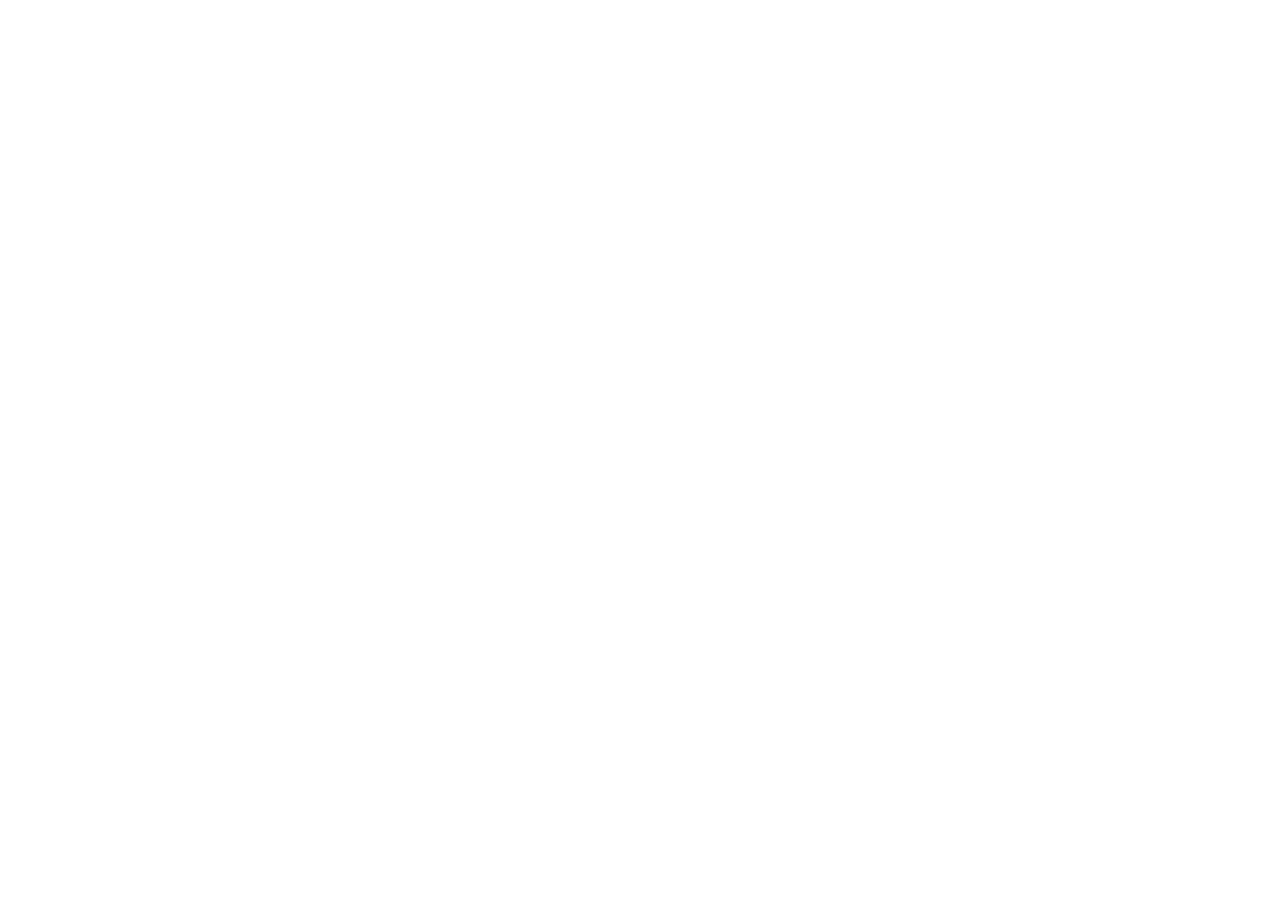
==== index.html @ ded7e28c "first commit" ====
<!DOCTYPE html>
<html lang="en">
  <head>
    <meta charset="UTF-8" />
    <meta name="viewport" content="width=device-width, initial-scale=1.0" />
    <title>Document</title>
    <link rel="stylesheet" href="./styles.css" />
  </head>
  <body>
    
  </body>
  <script src="./script.js"></script>
</html>
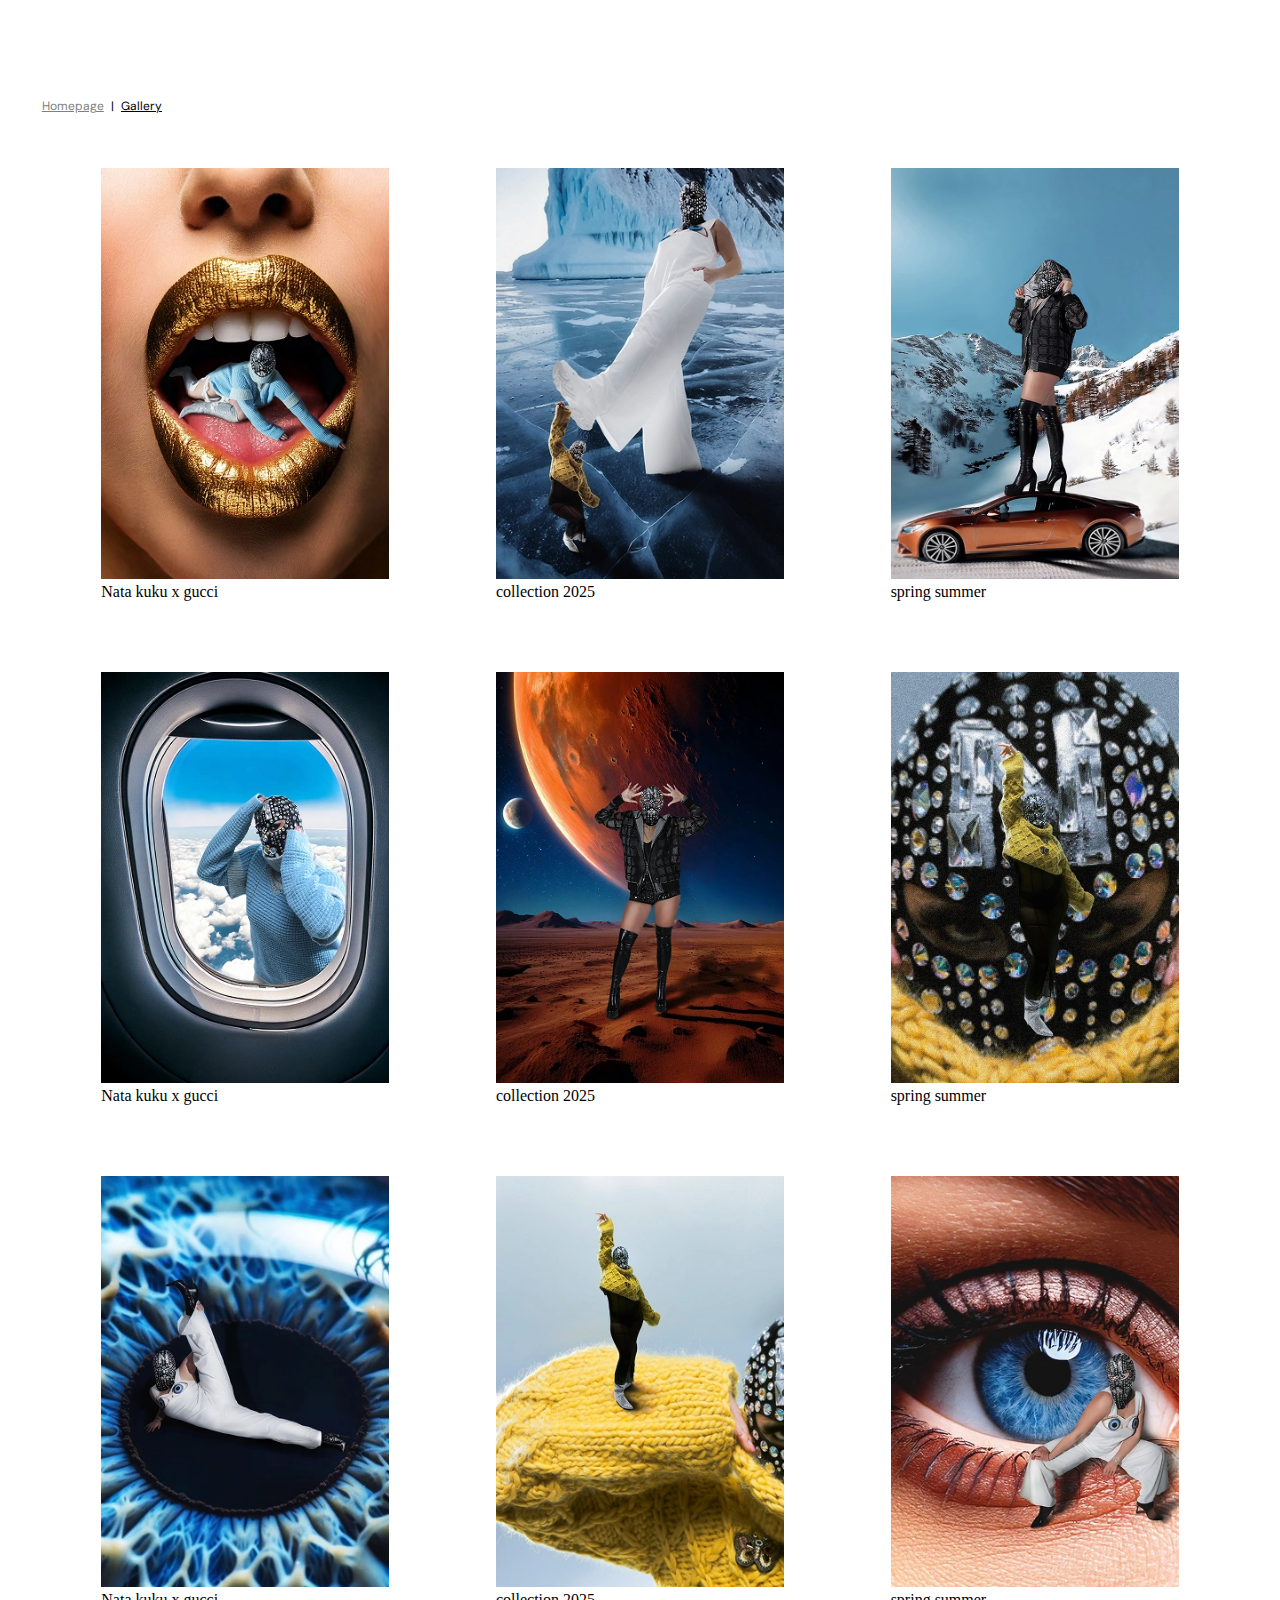
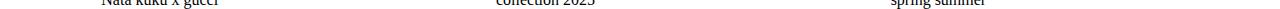
==== commit 96b962d6: "added photo" ====
--- a/index.html
+++ b/index.html
@@ -7,7 +7,53 @@
     <link rel="stylesheet" href="./styles.css" />
   </head>
   <body>
-    
+    <div class="mainWrapper">
+      <div class="homePage container">
+        <div class="navigation">
+          <a href="#">Homepage</a>
+          |
+          <a href="#">Gallery</a>
+        </div>
+        <div class="gallery">
+          <div class="galleryItem">
+            <img src="./assets/images/1.webp" alt="image1" />
+            <p>Nata kuku x gucci</p>
+          </div>
+          <div class="galleryItem">
+            <img src="./assets/images/2.webp" alt="image2" />
+            <p>collection 2025</p>
+          </div>
+          <div class="galleryItem">
+            <img src="./assets/images/3.webp" alt="image1" />
+            <p>spring summer</p>
+          </div>
+          <div class="galleryItem">
+            <img src="./assets/images/4.webp" alt="image1" />
+            <p>Nata kuku x gucci</p>
+          </div>
+          <div class="galleryItem">
+            <img src="./assets/images/5.webp" alt="image1" />
+            <p>collection 2025</p>
+          </div>
+          <div class="galleryItem">
+            <img src="./assets/images/6.webp" alt="image1" />
+            <p>spring summer</p>
+          </div>
+          <div class="galleryItem">
+            <img src="./assets/images/7.webp" alt="image1" />
+            <p>Nata kuku x gucci</p>
+          </div>
+          <div class="galleryItem">
+            <img src="./assets/images/8.webp" alt="image1" />
+            <p>collection 2025</p>
+          </div>
+          <div class="galleryItem">
+            <img src="./assets/images/9.webp" alt="image1" />
+            <p>spring summer</p>
+          </div>
+        </div>
+      </div>
+    </div>
   </body>
   <script src="./script.js"></script>
 </html>
--- a/styles.css
+++ b/styles.css
@@ -0,0 +1,73 @@
+@import url("https://fonts.googleapis.com/css2?family=DM+Sans:ital,opsz,wght@0,9..40,100..1000;1,9..40,100..1000&display=swap");
+
+* {
+  margin: 0;
+  padding: 0;
+  box-sizing: border-box;
+}
+
+.mainWrapper {
+  width: 100%;
+  overflow: hidden;
+}
+
+.container {
+  width: 100%;
+  max-width: 1440px;
+  margin: 0 auto;
+}
+
+.homePage {
+  padding: 0 clamp(20px, calc(47 / 14.4 * 1vw), 47px);
+  padding-top: calc(113 / 14.4 * 1vw);
+}
+
+.homePage .navigation {
+  display: flex;
+  align-items: center;
+  gap: clamp(5px, calc(8 / 14.4 * 1vw), 8px);
+}
+
+.navigation,
+.navigation > a {
+  font-family: "DM Sans";
+  font-weight: 400;
+  font-size: 12px;
+  line-height: 100%;
+  letter-spacing: 0%;
+  color: rgba(0, 0, 0, 1);
+}
+
+.navigation > a:first-child {
+  color: #808080;
+}
+
+.navigation {
+  margin-bottom: clamp(40px, calc(63 / 14.4 * 1vw), 63px);
+}
+
+.gallery {
+  width: 100%;
+  padding: 0 clamp(40px, calc(67 / 14.4 * 1vw), 67px);
+  display: flex;
+  align-items: center;
+  column-gap: clamp(50px, calc(120 / 14.4 * 1vw), 120px);
+  row-gap: clamp(40px, calc(80 / 14.4 * 1vw), 80px);
+  flex-wrap: wrap;
+}
+
+.galleryItem {
+  position: relative;
+  cursor: pointer;
+}
+
+.galleryItem > img {
+  width: 100%;
+  max-width: clamp(200px, calc(324 / 14.4 * 1vw), 324px);
+  aspect-ratio: 324/462;
+}
+
+
+.galleryItem>p{
+  
+}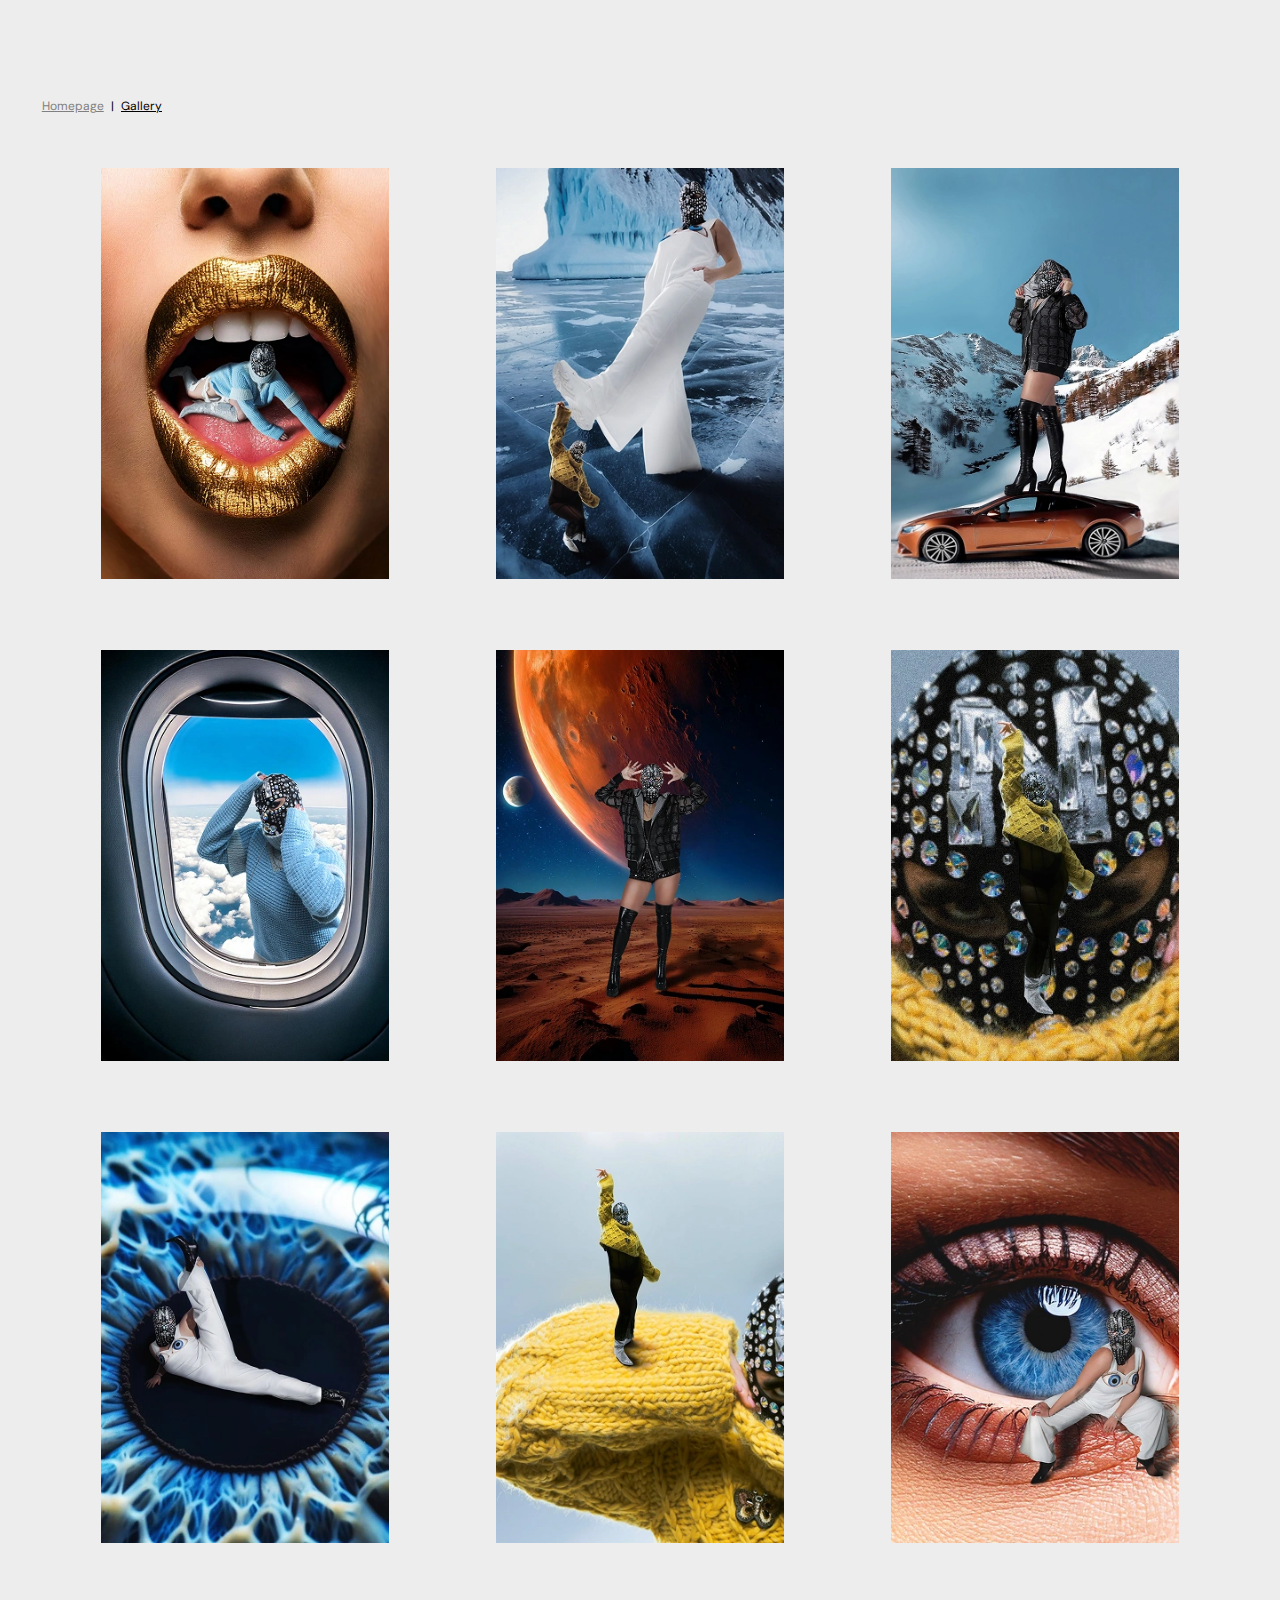
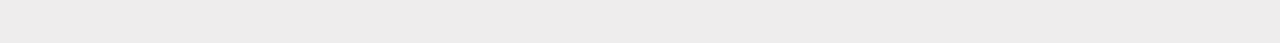
==== commit 482c1fc6: "added hover effect" ====
--- a/index.html
+++ b/index.html
@@ -16,40 +16,31 @@
         </div>
         <div class="gallery">
           <div class="galleryItem">
-            <img src="./assets/images/1.webp" alt="image1" />
-            <p>Nata kuku x gucci</p>
+            <div><p>Nata kuku x gucci</p></div>
           </div>
           <div class="galleryItem">
-            <img src="./assets/images/2.webp" alt="image2" />
-            <p>collection 2025</p>
+            <div><p>collection 2025</p></div>
           </div>
           <div class="galleryItem">
-            <img src="./assets/images/3.webp" alt="image1" />
-            <p>spring summer</p>
+            <div><p>spring summer</p></div>
           </div>
           <div class="galleryItem">
-            <img src="./assets/images/4.webp" alt="image1" />
-            <p>Nata kuku x gucci</p>
+            <div><p>Nata kuku x gucci</p></div>
           </div>
           <div class="galleryItem">
-            <img src="./assets/images/5.webp" alt="image1" />
-            <p>collection 2025</p>
+            <div><p>collection 2025</p></div>
           </div>
           <div class="galleryItem">
-            <img src="./assets/images/6.webp" alt="image1" />
-            <p>spring summer</p>
+            <div><p>spring summer</p></div>
           </div>
           <div class="galleryItem">
-            <img src="./assets/images/7.webp" alt="image1" />
-            <p>Nata kuku x gucci</p>
+            <div><p>Nata kuku x gucci</p></div>
           </div>
           <div class="galleryItem">
-            <img src="./assets/images/8.webp" alt="image1" />
-            <p>collection 2025</p>
+            <div><p>collection 2025</p></div>
           </div>
           <div class="galleryItem">
-            <img src="./assets/images/9.webp" alt="image1" />
-            <p>spring summer</p>
+            <div><p>spring summer</p></div>
           </div>
         </div>
       </div>
--- a/styles.css
+++ b/styles.css
@@ -1,9 +1,14 @@
 @import url("https://fonts.googleapis.com/css2?family=DM+Sans:ital,opsz,wght@0,9..40,100..1000;1,9..40,100..1000&display=swap");
+@import url("https://fonts.googleapis.com/css2?family=Bebas+Neue&display=swap");
 
 * {
   margin: 0;
   padding: 0;
   box-sizing: border-box;
+}
+
+body {
+  background: #eeeded;
 }
 
 .mainWrapper {
@@ -18,8 +23,7 @@
 }
 
 .homePage {
-  padding: 0 clamp(20px, calc(47 / 14.4 * 1vw), 47px);
-  padding-top: calc(113 / 14.4 * 1vw);
+  padding: calc(113 / 14.4 * 1vw) clamp(20px, calc(47 / 14.4 * 1vw), 47px);
 }
 
 .homePage .navigation {
@@ -51,23 +55,110 @@
   padding: 0 clamp(40px, calc(67 / 14.4 * 1vw), 67px);
   display: flex;
   align-items: center;
+  justify-content: center;
   column-gap: clamp(50px, calc(120 / 14.4 * 1vw), 120px);
   row-gap: clamp(40px, calc(80 / 14.4 * 1vw), 80px);
   flex-wrap: wrap;
 }
 
 .galleryItem {
-  position: relative;
-  cursor: pointer;
-}
-
-.galleryItem > img {
   width: 100%;
   max-width: clamp(200px, calc(324 / 14.4 * 1vw), 324px);
   aspect-ratio: 324/462;
+  cursor: pointer;
+  transition: all 0.4s ease;
 }
 
+.galleryItem:nth-child(1) {
+  background: url(./assets/images/1.webp);
+  background-size: 100% 100%;
+  background-repeat: no-repeat;
+  background-position: center;
+}
 
-.galleryItem>p{
-  
-}+.galleryItem:nth-child(2) {
+  background: url(./assets/images/2.webp);
+  background-size: 100% 100%;
+  background-repeat: no-repeat;
+  background-position: center;
+}
+.galleryItem:nth-child(3) {
+  background: url(./assets/images/3.webp);
+  background-size: 100% 100%;
+  background-repeat: no-repeat;
+  background-position: center;
+}
+.galleryItem:nth-child(4) {
+  background: url(./assets/images/4.webp);
+  background-size: 100% 100%;
+  background-repeat: no-repeat;
+  background-position: center;
+}
+.galleryItem:nth-child(5) {
+  background: url(./assets/images/5.webp);
+  background-size: 100% 100%;
+  background-repeat: no-repeat;
+  background-position: center;
+}
+.galleryItem:nth-child(6) {
+  background: url(./assets/images/6.webp);
+  background-size: 100% 100%;
+  background-repeat: no-repeat;
+  background-position: center;
+}
+.galleryItem:nth-child(7) {
+  background: url(./assets/images/7.webp);
+  background-size: 100% 100%;
+  background-repeat: no-repeat;
+  background-position: center;
+}
+.galleryItem:nth-child(8) {
+  background: url(./assets/images/8.webp);
+  background-size: 100% 100%;
+  background-repeat: no-repeat;
+  background-position: center;
+}
+.galleryItem:nth-child(9) {
+  background: url(./assets/images/9.webp);
+  background-size: 100% 100%;
+  background-repeat: no-repeat;
+  background-position: center;
+}
+
+.galleryItem div {
+  width: 100%;
+  height: 100%;
+  display: flex;
+  align-items: center;
+  justify-content: center;
+  position: relative;
+  display: none;
+  transition: all 0.4s ease;
+}
+
+.galleryItem p {
+  position: absolute;
+  font-family: "Bebas Neue";
+  font-size: clamp(40px, calc(100 / 14.4 * 1vw), 100px);
+  text-transform: uppercase;
+  background: linear-gradient(
+    to right,
+    #fff 0%,
+    #fff 10%,
+    #000 10%,
+    #000 30%,
+    #fff 30%,
+    #fff 70%,
+    #000 70%,
+    #000 100%
+  );
+  -webkit-background-clip: text;
+  background-clip: text;
+  -webkit-text-fill-color: transparent;
+  color: transparent;
+  white-space: nowrap;
+}
+
+.galleryItem:hover div {
+  display: flex;
+}
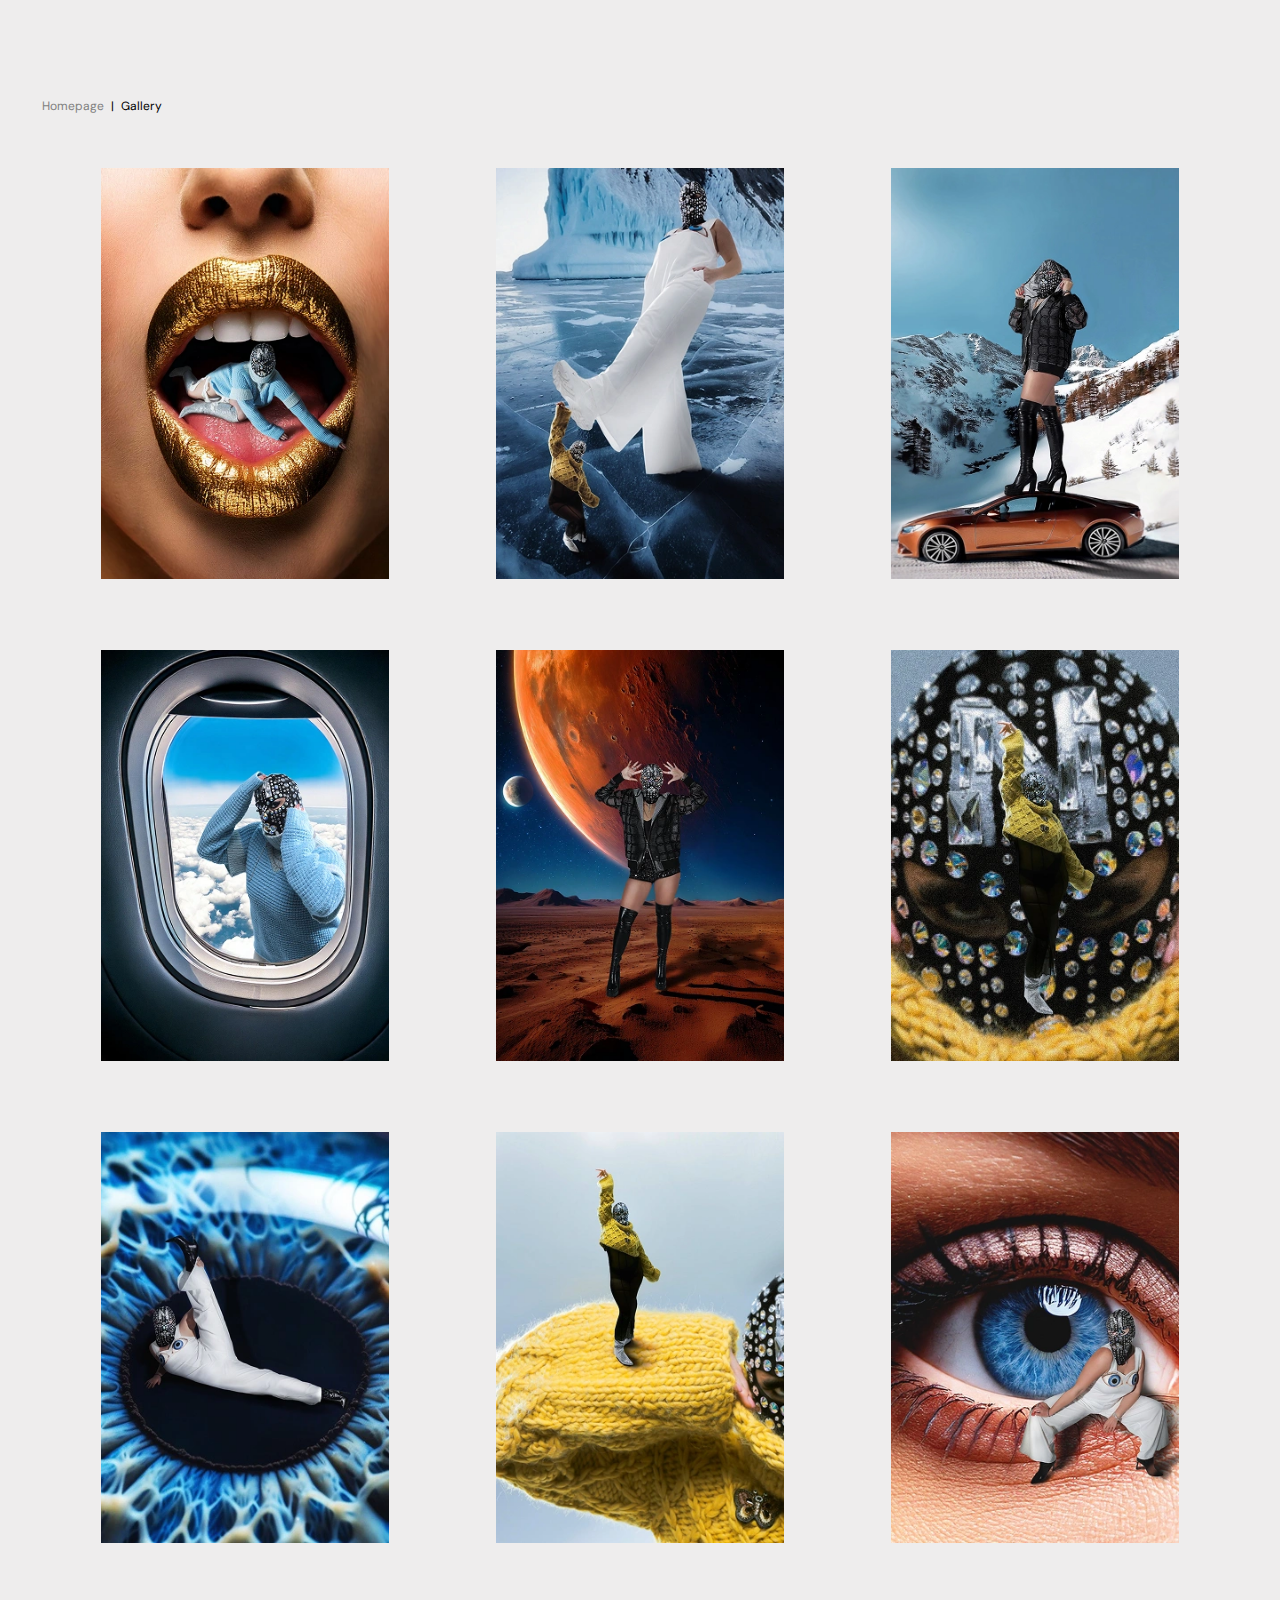
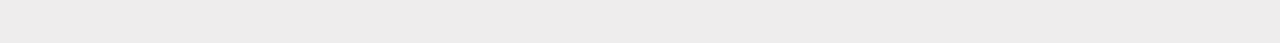
==== commit 2780d5ac: "finish gallery section with media" ====
--- a/index.html
+++ b/index.html
@@ -15,32 +15,59 @@
           <a href="#">Gallery</a>
         </div>
         <div class="gallery">
-          <div class="galleryItem">
-            <div><p>Nata kuku x gucci</p></div>
+          <div class="galleryItemWrapper">
+            <div class="galleryItem">
+              <div><p>Nata kuku x gucci</p></div>
+            </div>
+            <p>Nata kuku x gucci</p>
           </div>
-          <div class="galleryItem">
-            <div><p>collection 2025</p></div>
+          <div class="galleryItemWrapper">
+            <div class="galleryItem">
+              <div><p>collection 2025</p></div>
+            </div>
+            <p>collection 2025</p>
           </div>
-          <div class="galleryItem">
-            <div><p>spring summer</p></div>
+          <div class="galleryItemWrapper">
+            <div class="galleryItem">
+              <div><p>spring summer</p></div>
+            </div>
+            <p>spring summer</p>
           </div>
-          <div class="galleryItem">
-            <div><p>Nata kuku x gucci</p></div>
+          <div class="galleryItemWrapper">
+            <div class="galleryItem">
+              <div><p>Nata kuku x gucci</p></div>
+            </div>
+            <p>Nata kuku x gucci</p>
           </div>
-          <div class="galleryItem">
-            <div><p>collection 2025</p></div>
+          <div class="galleryItemWrapper">
+            <div class="galleryItem">
+              <div><p>collection 2025</p></div>
+            </div>
+            <p>collection 2025</p>
           </div>
-          <div class="galleryItem">
-            <div><p>spring summer</p></div>
+          <div class="galleryItemWrapper">
+            <div class="galleryItem">
+              <div><p>spring summer</p></div>
+            </div>
+            <p>spring summer</p>
           </div>
-          <div class="galleryItem">
-            <div><p>Nata kuku x gucci</p></div>
+          <div class="galleryItemWrapper">
+            <div class="galleryItem">
+              <div><p>Nata kuku x gucci</p></div>
+            </div>
+            <p>Nata kuku x gucci</p>
           </div>
-          <div class="galleryItem">
-            <div><p>collection 2025</p></div>
+          <div class="galleryItemWrapper">
+            <div class="galleryItem">
+              <div><p>collection 2025</p></div>
+            </div>
+            <p>collection 2025</p>
           </div>
-          <div class="galleryItem">
-            <div><p>spring summer</p></div>
+          <div class="galleryItemWrapper">
+            <div class="galleryItem">
+              <div><p>spring summer</p></div>
+            </div>
+            <p>spring summer</p>
           </div>
         </div>
       </div>
--- a/styles.css
+++ b/styles.css
@@ -40,6 +40,7 @@
   line-height: 100%;
   letter-spacing: 0%;
   color: rgba(0, 0, 0, 1);
+  text-decoration: none;
 }
 
 .navigation > a:first-child {
@@ -52,7 +53,7 @@
 
 .gallery {
   width: 100%;
-  padding: 0 clamp(40px, calc(67 / 14.4 * 1vw), 67px);
+  padding: 0 clamp(24px, calc(67 / 14.4 * 1vw), 67px);
   display: flex;
   align-items: center;
   justify-content: center;
@@ -61,64 +62,81 @@
   flex-wrap: wrap;
 }
 
+.galleryItemWrapper {
+  width: 100%;
+  max-width: clamp(200px, calc(324 / 14.4 * 1vw), 324px);
+  display: flex;
+  flex-direction: column;
+  gap: 16px;
+}
+
+.galleryItemWrapper > p {
+  font-family: "Bebas Neue";
+  font-weight: 400;
+  font-size: clamp(40px, calc(60 / 7 * 1vw), 60px);
+  line-height: 100%;
+  letter-spacing: 0%;
+  color: rgba(0, 0, 0, 1);
+  display: none;
+}
+
 .galleryItem {
   width: 100%;
-  max-width: clamp(200px, calc(324 / 14.4 * 1vw), 324px);
   aspect-ratio: 324/462;
   cursor: pointer;
   transition: all 0.4s ease;
 }
 
-.galleryItem:nth-child(1) {
+.galleryItemWrapper:nth-child(1) .galleryItem {
   background: url(./assets/images/1.webp);
   background-size: 100% 100%;
   background-repeat: no-repeat;
   background-position: center;
 }
 
-.galleryItem:nth-child(2) {
+.galleryItemWrapper:nth-child(2) .galleryItem {
   background: url(./assets/images/2.webp);
   background-size: 100% 100%;
   background-repeat: no-repeat;
   background-position: center;
 }
-.galleryItem:nth-child(3) {
+.galleryItemWrapper:nth-child(3) .galleryItem {
   background: url(./assets/images/3.webp);
   background-size: 100% 100%;
   background-repeat: no-repeat;
   background-position: center;
 }
-.galleryItem:nth-child(4) {
+.galleryItemWrapper:nth-child(4) .galleryItem {
   background: url(./assets/images/4.webp);
   background-size: 100% 100%;
   background-repeat: no-repeat;
   background-position: center;
 }
-.galleryItem:nth-child(5) {
+.galleryItemWrapper:nth-child(5) .galleryItem {
   background: url(./assets/images/5.webp);
   background-size: 100% 100%;
   background-repeat: no-repeat;
   background-position: center;
 }
-.galleryItem:nth-child(6) {
+.galleryItemWrapper:nth-child(6) .galleryItem {
   background: url(./assets/images/6.webp);
   background-size: 100% 100%;
   background-repeat: no-repeat;
   background-position: center;
 }
-.galleryItem:nth-child(7) {
+.galleryItemWrapper:nth-child(7) .galleryItem {
   background: url(./assets/images/7.webp);
   background-size: 100% 100%;
   background-repeat: no-repeat;
   background-position: center;
 }
-.galleryItem:nth-child(8) {
+.galleryItemWrapper:nth-child(8) .galleryItem {
   background: url(./assets/images/8.webp);
   background-size: 100% 100%;
   background-repeat: no-repeat;
   background-position: center;
 }
-.galleryItem:nth-child(9) {
+.galleryItemWrapper:nth-child(9) .galleryItem {
   background: url(./assets/images/9.webp);
   background-size: 100% 100%;
   background-repeat: no-repeat;
@@ -162,3 +180,36 @@
 .galleryItem:hover div {
   display: flex;
 }
+
+@media only screen and (max-width: 900px) {
+  .galleryItemWrapper {
+    width: 100%;
+    max-width: clamp(200px, calc(300 / 9 * 1vw), 300px);
+  }
+
+  .galleryItem p {
+    font-size: clamp(40px, calc(90 / 9 * 1vw), 90px);
+  }
+}
+
+@media only screen and (max-width: 700px) {
+  .galleryItemWrapper {
+    width: 100%;
+    max-width: clamp(200px, calc(400 / 7 * 1vw), 400px);
+  }
+
+  .galleryItem p {
+    display: none;
+  }
+
+  .galleryItemWrapper > p {
+    display: flex;
+  }
+}
+
+@media only screen and (max-width: 400px) {
+  .galleryItemWrapper {
+    width: 100%;
+    max-width: 100%;
+  }
+}
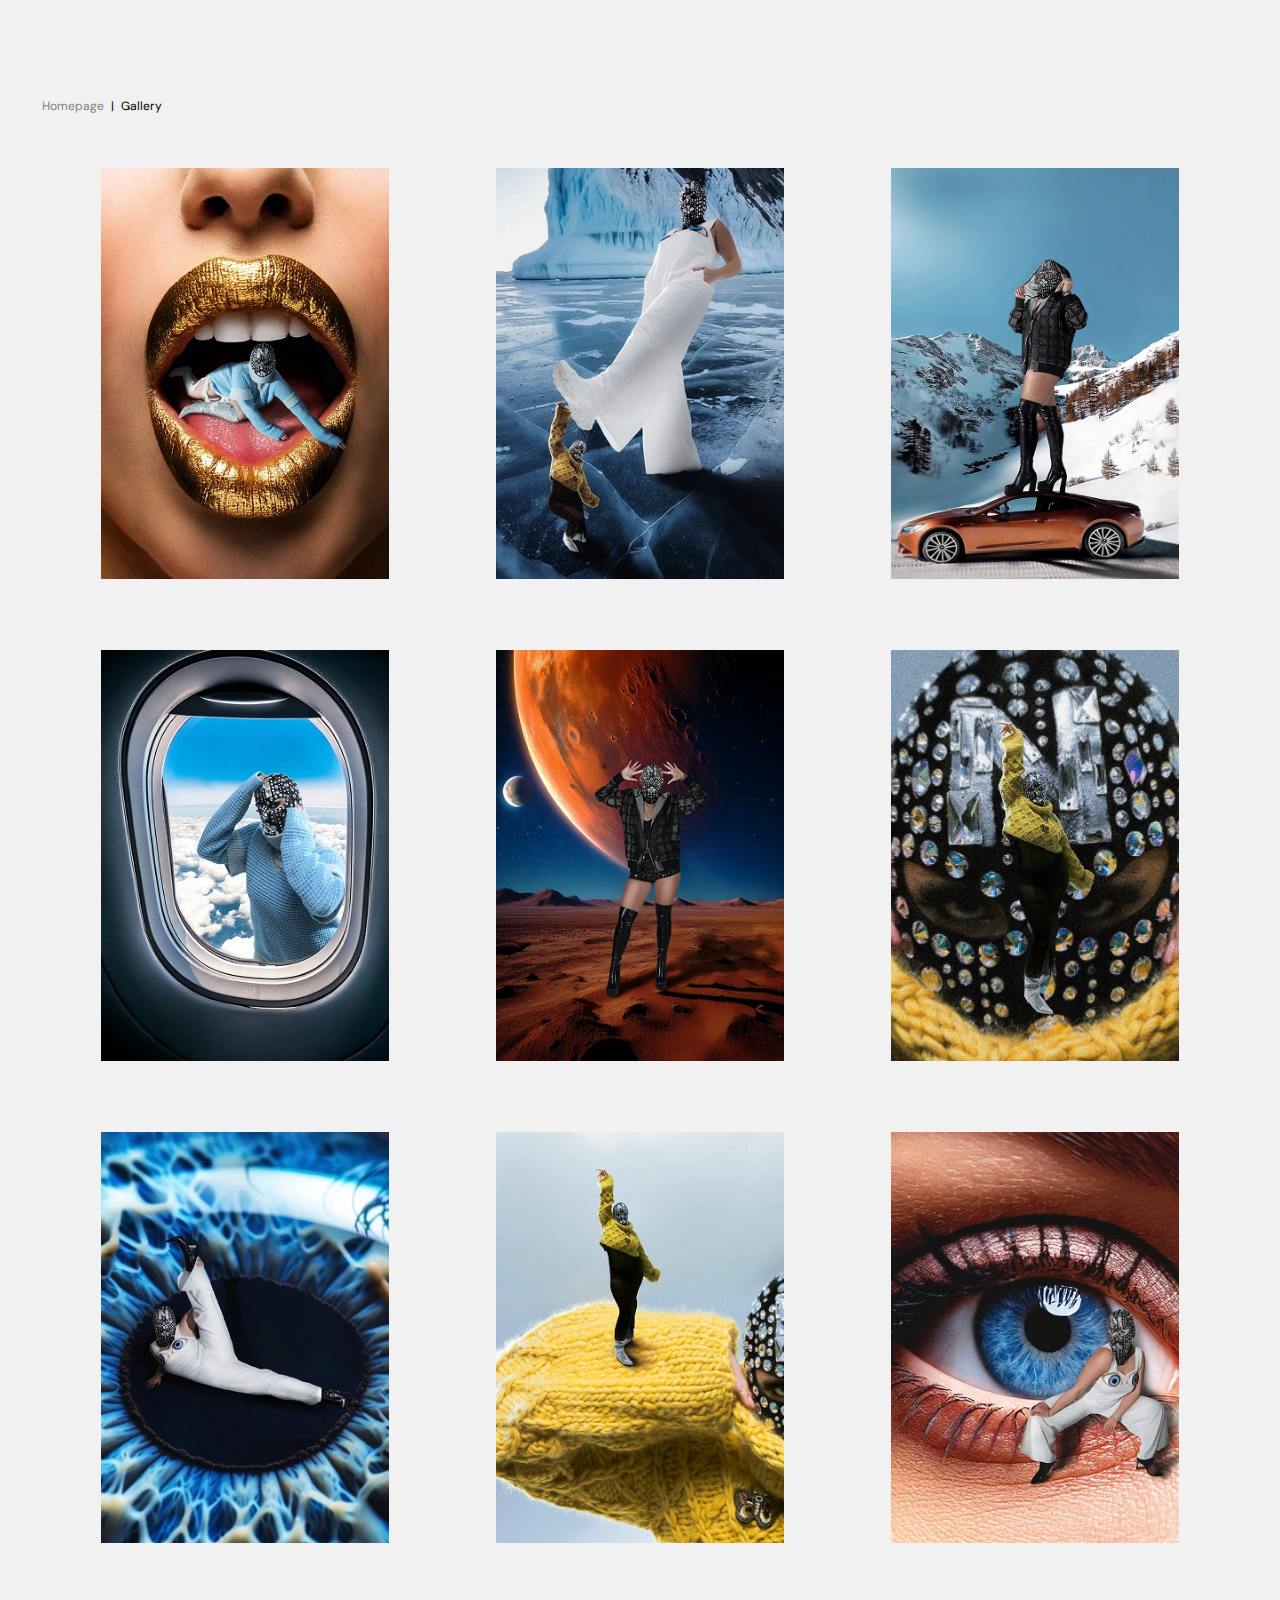
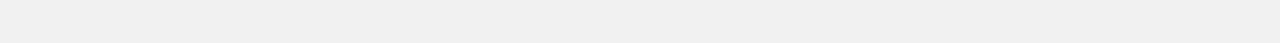
==== commit 75b345ed: "finish work" ====
--- a/index.html
+++ b/index.html
@@ -10,7 +10,7 @@
     <div class="mainWrapper">
       <div class="homePage container">
         <div class="navigation">
-          <a href="#">Homepage</a>
+          <a href="./contact.html">Homepage</a>
           |
           <a href="#">Gallery</a>
         </div>
--- a/styles.css
+++ b/styles.css
@@ -8,7 +8,7 @@
 }
 
 body {
-  background: #eeeded;
+  background: #f1f1f1;
 }
 
 .mainWrapper {
@@ -22,7 +22,8 @@
   margin: 0 auto;
 }
 
-.homePage {
+.homePage,
+.contact {
   padding: calc(113 / 14.4 * 1vw) clamp(20px, calc(47 / 14.4 * 1vw), 47px);
 }
 
@@ -41,6 +42,11 @@
   letter-spacing: 0%;
   color: rgba(0, 0, 0, 1);
   text-decoration: none;
+  transition: all 0.4s ease;
+}
+
+.navigation > a:hover {
+  opacity: 0.6;
 }
 
 .navigation > a:first-child {
@@ -213,3 +219,136 @@
     max-width: 100%;
   }
 }
+
+.contactWrapper {
+  width: 100%;
+  display: flex;
+  justify-content: space-between;
+  gap: clamp(120px, calc(213 / 14.4 * 1vw), 213px);
+}
+
+.contactLeft {
+  margin-top: clamp(15px, calc(29 / 14.4 * 1vw), 29px);
+  display: flex;
+  flex-direction: column;
+  gap: clamp(10px, calc(16 / 14.4 * 1vw), 16px);
+}
+
+.contactLeft > p > a {
+  text-decoration: none;
+  color: #808080;
+  font-family: "DM Sans";
+  font-weight: 400;
+  font-size: clamp(14px, calc(18 / 14.4 * 1vw), 18px);
+  line-height: 100%;
+  letter-spacing: 0%;
+  white-space: nowrap;
+  transition: all 0.4s ease;
+}
+
+.contactLeft > p > a:hover {
+  opacity: 0.6;
+}
+
+.contactLeft > p > .active {
+  font-weight: 700;
+  color: rgba(0, 0, 0, 1);
+}
+
+.contactRight h1 {
+  font-family: "Bebas Neue";
+  font-weight: 400;
+  font-size: clamp(25px, calc(50 / 14.4 * 1vw), 50px);
+  line-height: 100%;
+  letter-spacing: 0%;
+  text-transform: uppercase;
+  color: rgba(0, 0, 0, 1);
+  margin-bottom: clamp(15px, calc(24 / 14.4 * 1vw), 24px);
+}
+
+.contactRightDesc {
+  font-family: "DM Sans";
+  font-weight: 400;
+  font-size: clamp(12px, calc(16 / 14.4 * 1vw), 16px);
+  line-height: 100%;
+  letter-spacing: 0%;
+  color: rgba(0, 0, 0, 1);
+  margin-bottom: clamp(15px, calc(24 / 14.4 * 1vw), 24px);
+}
+
+.social {
+  display: flex;
+  flex-direction: column;
+  gap: clamp(12px, calc(16 / 14.4 * 1vw), 16px);
+  margin-bottom: clamp(26px, calc(36 / 14.4 * 1vw), 36px);
+}
+
+.social > p > a {
+  text-decoration: none;
+  font-family: "Bebas Neue";
+  font-weight: 400;
+  font-size: clamp(20px, calc(40 / 14.4 * 1vw), 40px);
+  line-height: 100%;
+  letter-spacing: 0%;
+  color: rgba(0, 0, 0, 1);
+  transition: all 0.4s ease;
+}
+
+.social > p > a:hover {
+  opacity: 0.6;
+}
+
+.social > p > a > img {
+  margin-bottom: clamp(15px, calc(20 / 14.4 * 1vw), 20px);
+}
+
+form {
+  width: 100%;
+  max-width: clamp(340px, calc(552 / 14.4 * 1vw), 552px);
+  display: flex;
+  flex-direction: column;
+  gap: clamp(16px, calc(24 / 14.4 * 1vw), 24px);
+}
+
+form input,
+form textarea {
+  width: 100%;
+  background: none;
+  border: 1px solid rgba(0, 0, 0, 1);
+  padding: clamp(12px, calc(16.5 / 14.4 * 1vw), 16.5px);
+  color: rgba(0, 0, 0, 1);
+  font-family: "DM Sans";
+  font-weight: 400;
+  font-size: clamp(12px, calc(16 / 14.4 * 1vw), 16px);
+  line-height: 100%;
+  letter-spacing: 3%;
+}
+
+form input::placeholder,
+form textarea::placeholder {
+  color: rgba(202, 202, 202, 1);
+}
+
+form div {
+  display: flex;
+  gap: clamp(6px, calc(10 / 14.4 * 1vw), 10px);
+}
+
+form button {
+  padding: clamp(12px, calc(16.5 / 14.4 * 1vw), 16.5px);
+  font-family: "DM Sans";
+  font-weight: 500;
+  font-size: clamp(12px, calc(16.5 / 14.4 * 1vw), 16.5px);
+  line-height: 100%;
+  letter-spacing: 0%;
+  text-transform: uppercase;
+  color: rgba(255, 255, 255, 1);
+  background: #000;
+  transition: all 0.4s ease;
+  border: none;
+  cursor: pointer;
+}
+
+form button:hover {
+  opacity: 0.6;
+}
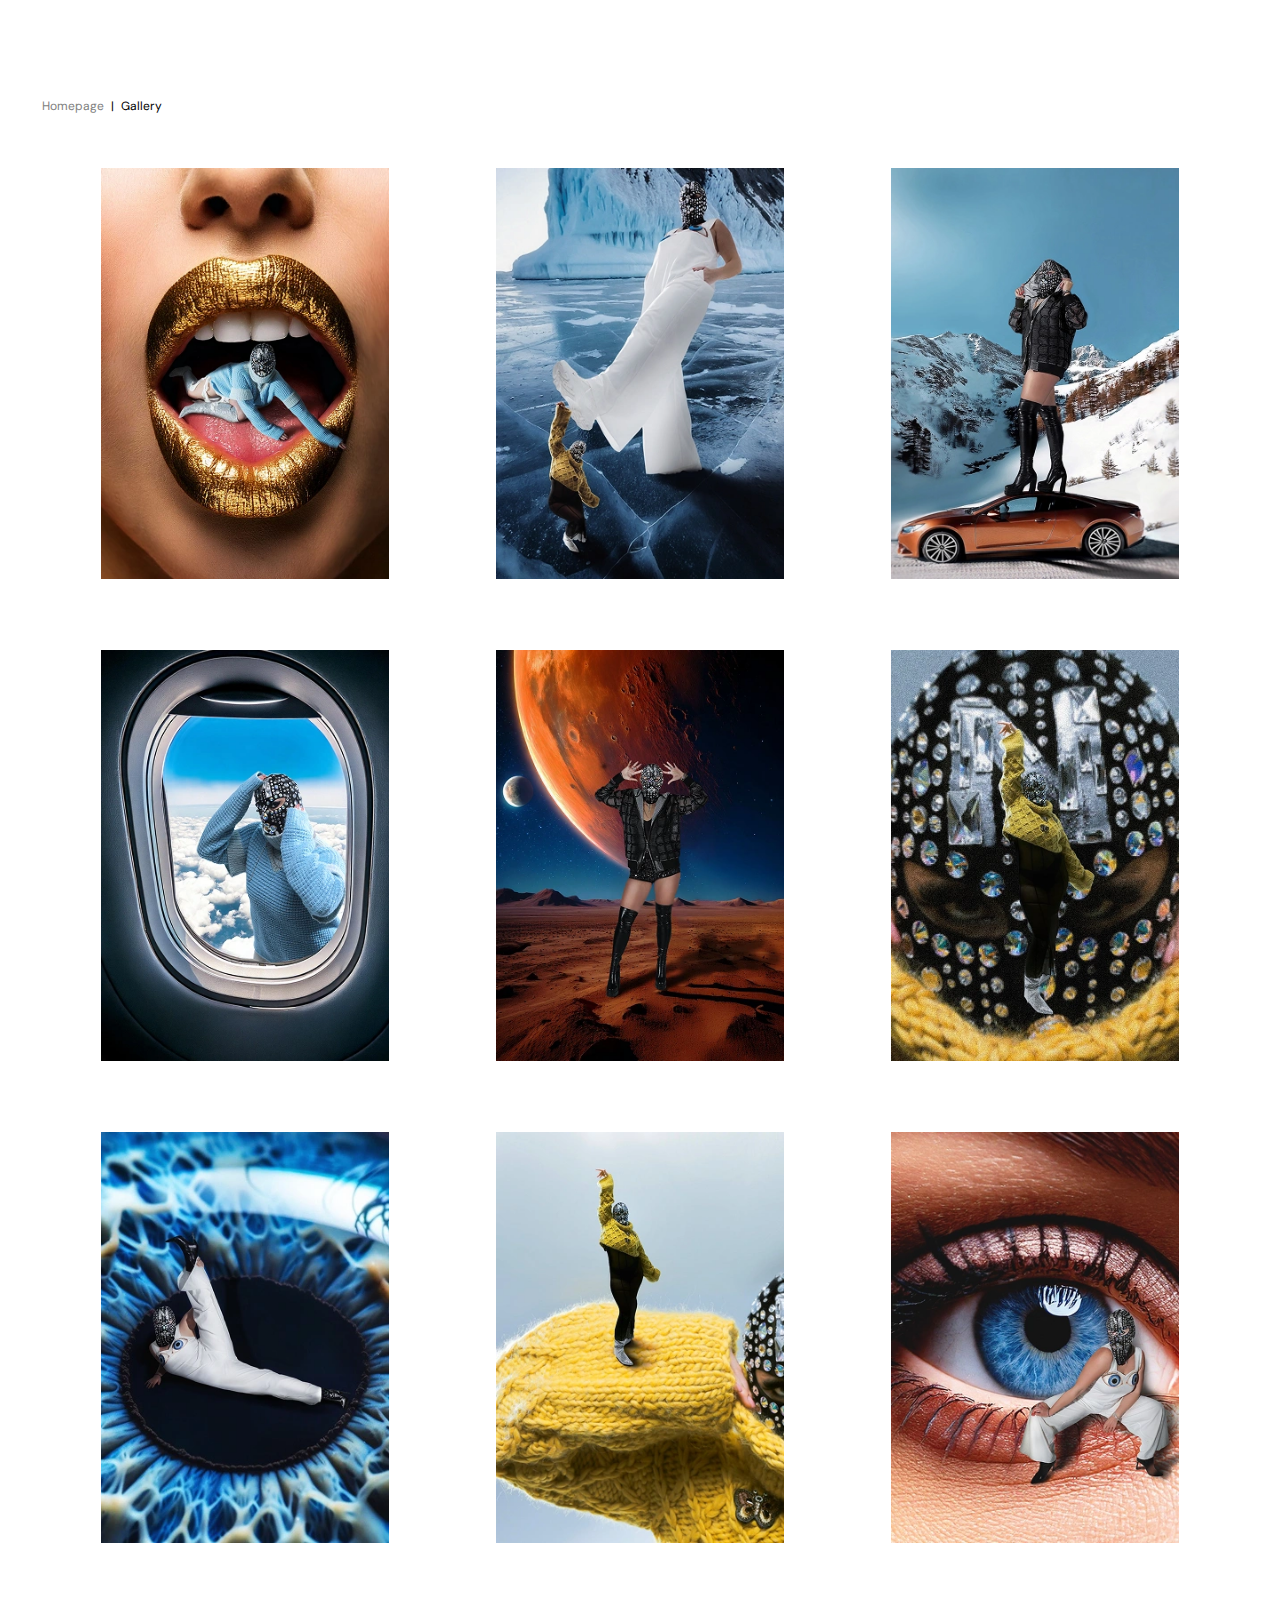
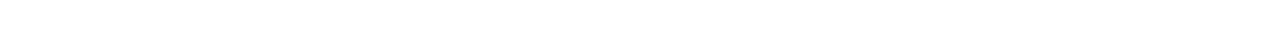
==== commit 4d6969ad: "fix" ====
--- a/index.html
+++ b/index.html
@@ -17,55 +17,55 @@
         <div class="gallery">
           <div class="galleryItemWrapper">
             <div class="galleryItem">
-              <div><p>Nata kuku x gucci</p></div>
+              <p>Nata kuku x gucci</p>
             </div>
             <p>Nata kuku x gucci</p>
           </div>
           <div class="galleryItemWrapper">
             <div class="galleryItem">
-              <div><p>collection 2025</p></div>
+              <p>collection 2025</p>
             </div>
             <p>collection 2025</p>
           </div>
           <div class="galleryItemWrapper">
             <div class="galleryItem">
-              <div><p>spring summer</p></div>
+              <p>spring summer</p>
             </div>
             <p>spring summer</p>
           </div>
           <div class="galleryItemWrapper">
             <div class="galleryItem">
-              <div><p>Nata kuku x gucci</p></div>
+              <p>Nata kuku x gucci</p>
             </div>
             <p>Nata kuku x gucci</p>
           </div>
           <div class="galleryItemWrapper">
             <div class="galleryItem">
-              <div><p>collection 2025</p></div>
+              <p>collection 2025</p>
             </div>
             <p>collection 2025</p>
           </div>
           <div class="galleryItemWrapper">
             <div class="galleryItem">
-              <div><p>spring summer</p></div>
+              <p>spring summer</p>
             </div>
             <p>spring summer</p>
           </div>
           <div class="galleryItemWrapper">
             <div class="galleryItem">
-              <div><p>Nata kuku x gucci</p></div>
+              <p>Nata kuku x gucci</p>
             </div>
             <p>Nata kuku x gucci</p>
           </div>
           <div class="galleryItemWrapper">
             <div class="galleryItem">
-              <div><p>collection 2025</p></div>
+              <p>collection 2025</p>
             </div>
             <p>collection 2025</p>
           </div>
           <div class="galleryItemWrapper">
             <div class="galleryItem">
-              <div><p>spring summer</p></div>
+              <p>spring summer</p>
             </div>
             <p>spring summer</p>
           </div>
@@ -73,5 +73,5 @@
       </div>
     </div>
   </body>
-  <script src="./script.js"></script>
+  <!-- <script src="./script.js"></script> -->
 </html>
--- a/styles.css
+++ b/styles.css
@@ -8,7 +8,7 @@
 }
 
 body {
-  background: #f1f1f1;
+  background-color: #fff;
 }
 
 .mainWrapper {
@@ -66,6 +66,7 @@
   column-gap: clamp(50px, calc(120 / 14.4 * 1vw), 120px);
   row-gap: clamp(40px, calc(80 / 14.4 * 1vw), 80px);
   flex-wrap: wrap;
+  position: relative;
 }
 
 .galleryItemWrapper {
@@ -91,6 +92,10 @@
   aspect-ratio: 324/462;
   cursor: pointer;
   transition: all 0.4s ease;
+  background: url(./assets/images/1.webp);
+  background-size: 100% 100%;
+  background-repeat: no-repeat;
+  background-position: center;
 }
 
 .galleryItemWrapper:nth-child(1) .galleryItem {
@@ -149,32 +154,213 @@
   background-position: center;
 }
 
-.galleryItem div {
-  width: 100%;
-  height: 100%;
-  display: flex;
-  align-items: center;
-  justify-content: center;
-  position: relative;
-  display: none;
+.galleryItem p {
+  position: fixed;
+  top: 55%;
+  left: 50%;
+  transform: translate(-50%, -55%);
+  font-family: "Bebas Neue";
+  font-size: clamp(40px, calc(140 / 14.4 * 1vw), 130px);
+  text-transform: uppercase;
+  white-space: nowrap;
+  opacity: 0;
+  visibility: hidden;
+  transition: all 0.3s ease;
+  color: #fff;
+  mix-blend-mode: difference;
+}
+
+/* .galleryItemWrapper:nth-child(1) .galleryItem p {
+  opacity: 1;
+  visibility: visible;
+} */
+
+.galleryItem:hover p {
+  opacity: 1;
+  visibility: visible;
+}
+
+@media only screen and (max-width: 900px) {
+  .galleryItemWrapper {
+    width: 100%;
+    max-width: clamp(200px, calc(300 / 9 * 1vw), 300px);
+  }
+
+  .galleryItem p {
+    font-size: clamp(40px, calc(90 / 9 * 1vw), 90px);
+  }
+}
+
+@media only screen and (max-width: 700px) {
+  .galleryItemWrapper {
+    width: 100%;
+    max-width: clamp(200px, calc(400 / 7 * 1vw), 400px);
+  }
+
+  .galleryItem p {
+    display: none;
+  }
+
+  .galleryItemWrapper > p {
+    display: flex;
+  }
+}
+
+@media only screen and (max-width: 400px) {
+  .galleryItemWrapper {
+    width: 100%;
+    max-width: 100%;
+  }
+}
+
+.contactWrapper {
+  width: 100%;
+  display: flex;
+  justify-content: space-between;
+  gap: clamp(120px, calc(213 / 14.4 * 1vw), 213px);
+}
+
+.contactLeft {
+  margin-top: clamp(15px, calc(29 / 14.4 * 1vw), 29px);
+  display: flex;
+  flex-direction: column;
+  gap: clamp(10px, calc(16 / 14.4 * 1vw), 16px);
+}
+
+.contactLeft > p > a {
+  text-decoration: none;
+  color: #808080;
+  font-family: "DM Sans";
+  font-weight: 400;
+  font-size: clamp(14px, calc(18 / 14.4 * 1vw), 18px);
+  line-height: 100%;
+  letter-spacing: 0%;
+  white-space: nowrap;
   transition: all 0.4s ease;
 }
 
-.galleryItem p {
-  position: absolute;
+.contactLeft > p > a:hover {
+  opacity: 0.6;
+}
+
+.contactLeft > p > .active {
+  font-weight: 700;
+  color: rgba(0, 0, 0, 1);
+}
+
+.contactRight h1 {
   font-family: "Bebas Neue";
-  font-size: clamp(40px, calc(100 / 14.4 * 1vw), 100px);
+  font-weight: 400;
+  font-size: clamp(25px, calc(50 / 14.4 * 1vw), 50px);
+  line-height: 100%;
+  letter-spacing: 0%;
   text-transform: uppercase;
+  color: rgba(0, 0, 0, 1);
+  margin-bottom: clamp(15px, calc(24 / 14.4 * 1vw), 24px);
+}
+
+.contactRightDesc {
+  font-family: "DM Sans";
+  font-weight: 400;
+  font-size: clamp(12px, calc(16 / 14.4 * 1vw), 16px);
+  line-height: 100%;
+  letter-spacing: 0%;
+  color: rgba(0, 0, 0, 1);
+  margin-bottom: clamp(15px, calc(24 / 14.4 * 1vw), 24px);
+}
+
+.social {
+  display: flex;
+  flex-direction: column;
+  gap: clamp(12px, calc(16 / 14.4 * 1vw), 16px);
+  margin-bottom: clamp(26px, calc(36 / 14.4 * 1vw), 36px);
+}
+
+.social > p > a {
+  text-decoration: none;
+  font-family: "Bebas Neue";
+  font-weight: 400;
+  font-size: clamp(20px, calc(40 / 14.4 * 1vw), 40px);
+  line-height: 100%;
+  letter-spacing: 0%;
+  color: rgba(0, 0, 0, 1);
+  transition: all 0.4s ease;
+}
+
+.social > p > a:hover {
+  opacity: 0.6;
+}
+
+.social > p > a > img {
+  margin-bottom: clamp(15px, calc(20 / 14.4 * 1vw), 20px);
+}
+
+form {
+  width: 100%;
+  max-width: clamp(340px, calc(552 / 14.4 * 1vw), 552px);
+  display: flex;
+  flex-direction: column;
+  gap: clamp(16px, calc(24 / 14.4 * 1vw), 24px);
+}
+
+form input,
+form textarea {
+  width: 100%;
+  background: none;
+  border: 1px solid rgba(0, 0, 0, 1);
+  padding: clamp(12px, calc(16.5 / 14.4 * 1vw), 16.5px);
+  color: rgba(0, 0, 0, 1);
+  font-family: "DM Sans";
+  font-weight: 400;
+  font-size: clamp(12px, calc(16 / 14.4 * 1vw), 16px);
+  line-height: 100%;
+  letter-spacing: 3%;
+}
+
+form input::placeholder,
+form textarea::placeholder {
+  color: rgba(202, 202, 202, 1);
+}
+
+form div {
+  display: flex;
+  gap: clamp(6px, calc(10 / 14.4 * 1vw), 10px);
+}
+
+form button {
+  padding: clamp(12px, calc(16.5 / 14.4 * 1vw), 16.5px);
+  font-family: "DM Sans";
+  font-weight: 500;
+  font-size: clamp(12px, calc(16.5 / 14.4 * 1vw), 16.5px);
+  line-height: 100%;
+  letter-spacing: 0%;
+  text-transform: uppercase;
+  color: rgba(255, 255, 255, 1);
+  background: #000;
+  transition: all 0.4s ease;
+  border: none;
+  cursor: pointer;
+}
+
+form button:hover {
+  opacity: 0.6;
+}
+
+/* .galleryItemWrapper:nth-child(1) .galleryItem div p,
+.galleryItemWrapper:nth-child(4) .galleryItem div p,
+.galleryItemWrapper:nth-child(7) .galleryItem div p {
   background: linear-gradient(
     to right,
     #fff 0%,
-    #fff 10%,
-    #000 10%,
-    #000 30%,
-    #fff 30%,
-    #fff 70%,
-    #000 70%,
-    #000 100%
+    #fff 12.5%,
+    #000 12.5%,
+    #000 26%,
+    #fff 26%,
+    #fff 71.5%,
+    #000 71.5%,
+    #000 87.5%,
+    #fff 87.5%,
+    #fff 100%
   );
   -webkit-background-clip: text;
   background-clip: text;
@@ -183,172 +369,48 @@
   white-space: nowrap;
 }
 
-.galleryItem:hover div {
-  display: flex;
-}
-
-@media only screen and (max-width: 900px) {
-  .galleryItemWrapper {
-    width: 100%;
-    max-width: clamp(200px, calc(300 / 9 * 1vw), 300px);
-  }
-
-  .galleryItem p {
-    font-size: clamp(40px, calc(90 / 9 * 1vw), 90px);
-  }
-}
-
-@media only screen and (max-width: 700px) {
-  .galleryItemWrapper {
-    width: 100%;
-    max-width: clamp(200px, calc(400 / 7 * 1vw), 400px);
-  }
-
-  .galleryItem p {
-    display: none;
-  }
-
-  .galleryItemWrapper > p {
-    display: flex;
-  }
-}
-
-@media only screen and (max-width: 400px) {
-  .galleryItemWrapper {
-    width: 100%;
-    max-width: 100%;
-  }
-}
-
-.contactWrapper {
-  width: 100%;
-  display: flex;
-  justify-content: space-between;
-  gap: clamp(120px, calc(213 / 14.4 * 1vw), 213px);
-}
-
-.contactLeft {
-  margin-top: clamp(15px, calc(29 / 14.4 * 1vw), 29px);
-  display: flex;
-  flex-direction: column;
-  gap: clamp(10px, calc(16 / 14.4 * 1vw), 16px);
-}
-
-.contactLeft > p > a {
-  text-decoration: none;
-  color: #808080;
-  font-family: "DM Sans";
-  font-weight: 400;
-  font-size: clamp(14px, calc(18 / 14.4 * 1vw), 18px);
-  line-height: 100%;
-  letter-spacing: 0%;
+.galleryItemWrapper:nth-child(2) .galleryItem div p,
+.galleryItemWrapper:nth-child(5) .galleryItem div p,
+.galleryItemWrapper:nth-child(8) .galleryItem div p {
+  background: linear-gradient(
+    to right,
+    #fff 0%,
+    #fff 9.5%,
+    #000 9.5%,
+    #000 26.5%,
+    #fff 26.5%,
+    #fff 73%,
+    #000 73%,
+    #000 90.5%,
+    #fff 90.5%,
+    #fff 100%
+  );
+  -webkit-background-clip: text;
+  background-clip: text;
+  -webkit-text-fill-color: transparent;
+  color: transparent;
   white-space: nowrap;
-  transition: all 0.4s ease;
-}
-
-.contactLeft > p > a:hover {
-  opacity: 0.6;
-}
-
-.contactLeft > p > .active {
-  font-weight: 700;
-  color: rgba(0, 0, 0, 1);
-}
-
-.contactRight h1 {
-  font-family: "Bebas Neue";
-  font-weight: 400;
-  font-size: clamp(25px, calc(50 / 14.4 * 1vw), 50px);
-  line-height: 100%;
-  letter-spacing: 0%;
-  text-transform: uppercase;
-  color: rgba(0, 0, 0, 1);
-  margin-bottom: clamp(15px, calc(24 / 14.4 * 1vw), 24px);
-}
-
-.contactRightDesc {
-  font-family: "DM Sans";
-  font-weight: 400;
-  font-size: clamp(12px, calc(16 / 14.4 * 1vw), 16px);
-  line-height: 100%;
-  letter-spacing: 0%;
-  color: rgba(0, 0, 0, 1);
-  margin-bottom: clamp(15px, calc(24 / 14.4 * 1vw), 24px);
-}
-
-.social {
-  display: flex;
-  flex-direction: column;
-  gap: clamp(12px, calc(16 / 14.4 * 1vw), 16px);
-  margin-bottom: clamp(26px, calc(36 / 14.4 * 1vw), 36px);
-}
-
-.social > p > a {
-  text-decoration: none;
-  font-family: "Bebas Neue";
-  font-weight: 400;
-  font-size: clamp(20px, calc(40 / 14.4 * 1vw), 40px);
-  line-height: 100%;
-  letter-spacing: 0%;
-  color: rgba(0, 0, 0, 1);
-  transition: all 0.4s ease;
-}
-
-.social > p > a:hover {
-  opacity: 0.6;
-}
-
-.social > p > a > img {
-  margin-bottom: clamp(15px, calc(20 / 14.4 * 1vw), 20px);
-}
-
-form {
-  width: 100%;
-  max-width: clamp(340px, calc(552 / 14.4 * 1vw), 552px);
-  display: flex;
-  flex-direction: column;
-  gap: clamp(16px, calc(24 / 14.4 * 1vw), 24px);
-}
-
-form input,
-form textarea {
-  width: 100%;
-  background: none;
-  border: 1px solid rgba(0, 0, 0, 1);
-  padding: clamp(12px, calc(16.5 / 14.4 * 1vw), 16.5px);
-  color: rgba(0, 0, 0, 1);
-  font-family: "DM Sans";
-  font-weight: 400;
-  font-size: clamp(12px, calc(16 / 14.4 * 1vw), 16px);
-  line-height: 100%;
-  letter-spacing: 3%;
-}
-
-form input::placeholder,
-form textarea::placeholder {
-  color: rgba(202, 202, 202, 1);
-}
-
-form div {
-  display: flex;
-  gap: clamp(6px, calc(10 / 14.4 * 1vw), 10px);
-}
-
-form button {
-  padding: clamp(12px, calc(16.5 / 14.4 * 1vw), 16.5px);
-  font-family: "DM Sans";
-  font-weight: 500;
-  font-size: clamp(12px, calc(16.5 / 14.4 * 1vw), 16.5px);
-  line-height: 100%;
-  letter-spacing: 0%;
-  text-transform: uppercase;
-  color: rgba(255, 255, 255, 1);
-  background: #000;
-  transition: all 0.4s ease;
-  border: none;
-  cursor: pointer;
-}
-
-form button:hover {
-  opacity: 0.6;
-}
+}
+
+.galleryItemWrapper:nth-child(3) .galleryItem div p,
+.galleryItemWrapper:nth-child(6) .galleryItem div p,
+.galleryItemWrapper:nth-child(9) .galleryItem div p {
+  background: linear-gradient(
+    to right,
+    #fff 0%,
+    #fff 6%,
+    #000 6%,
+    #000 25%,
+    #fff 25%,
+    #fff 75%,
+    #000 75%,
+    #000 94%,
+    #fff 94%,
+    #fff 100%
+  );
+  -webkit-background-clip: text;
+  background-clip: text;
+  -webkit-text-fill-color: transparent;
+  color: transparent;
+  white-space: nowrap;
+} */
